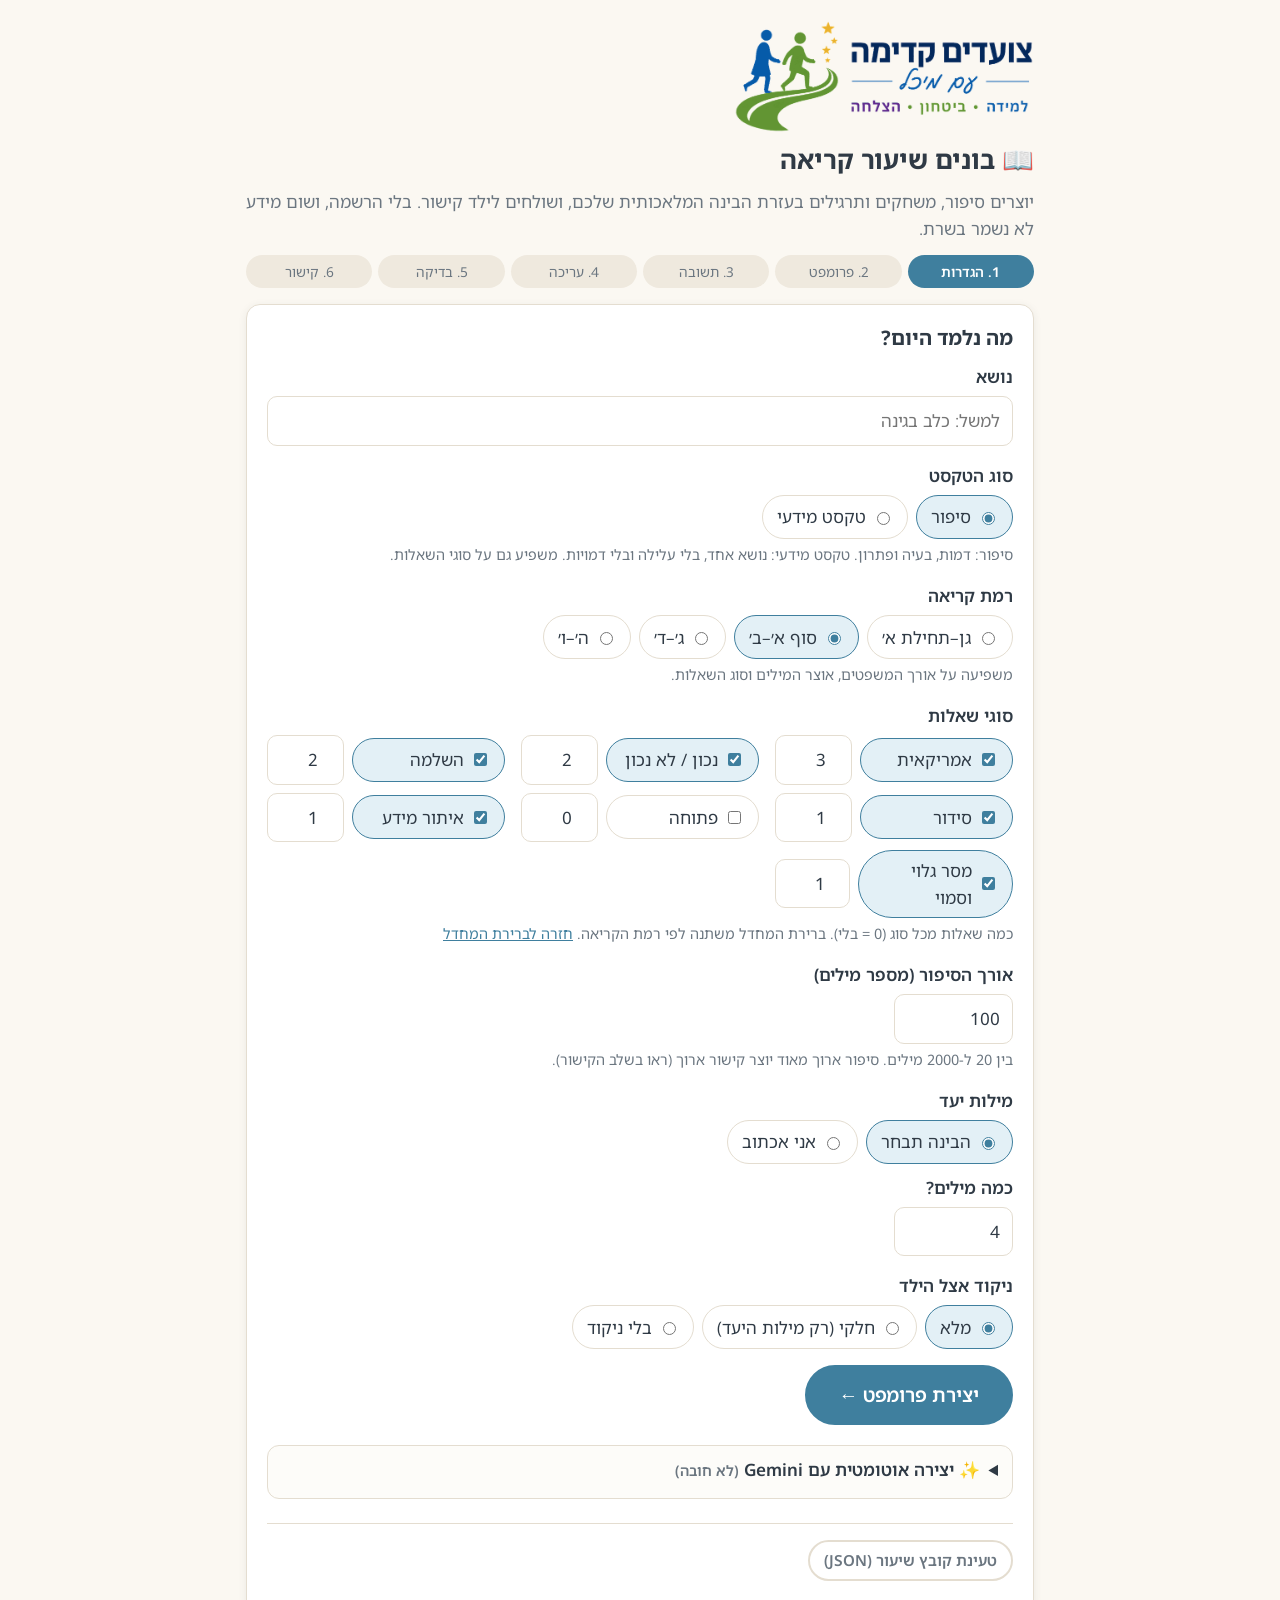
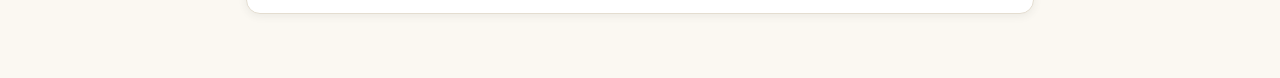
==== index.html @ a537be7b "Text quality: story or informational text, a writer's prompt, an editor's pass, code checks - Kind o" ====
<!doctype html>
<html lang="he" dir="rtl">
<head>
  <meta charset="utf-8">
  <meta name="viewport" content="width=device-width, initial-scale=1, viewport-fit=cover">
  <title>בונים שיעור קריאה</title>
  <link rel="icon" href="data:image/svg+xml,%3Csvg xmlns=%27http://www.w3.org/2000/svg%27 viewBox=%270 0 100 100%27%3E%3Ctext y=%27.9em%27 font-size=%2790%27%3E📖%3C/text%3E%3C/svg%3E">
  <link rel="preconnect" href="https://fonts.googleapis.com">
  <link rel="preconnect" href="https://fonts.gstatic.com" crossorigin>
  <link rel="stylesheet" href="https://fonts.googleapis.com/css2?family=Noto+Sans+Hebrew:wght@400;600;700&display=swap">
  <link rel="stylesheet" href="css/style.css?v=21">
</head>
<body>
  <div class="wrap" id="wrap">
    <header class="site-head">
      <img class="site-logo" src="assets/logo-web.png" width="720" height="271" alt="צועדים קדימה עם מיכל – למידה, ביטחון, הצלחה">
      <h1>📖 בונים שיעור קריאה</h1>
      <p class="muted">יוצרים סיפור, משחקים ותרגילים בעזרת הבינה המלאכותית שלכם, ושולחים לילד קישור. בלי הרשמה, ושום מידע לא נשמר בשרת.</p>
    </header>

    <ol class="steps" id="steps">
      <li data-step="1">1. הגדרות</li>
      <li data-step="2">2. פרומפט</li>
      <li data-step="3">3. תשובה</li>
      <li data-step="4">4. עריכה</li>
      <li data-step="5">5. בדיקה</li>
      <li data-step="6">6. קישור</li>
    </ol>

    <!-- Automatic flow with Gemini: stage list, filled by builder.js -->
    <section id="autoFlow" class="card auto-flow" hidden>
      <div class="row">
        <strong class="grow">✨ יצירה אוטומטית</strong>
        <button type="button" class="btn small quiet" id="autoFlowClose">הסתרה</button>
      </div>
      <ol class="auto-stages" id="autoStages" aria-live="polite"></ol>
      <div class="msgs" id="autoFlowMsgs"></div>
    </section>

    <!-- Step 1: settings -->
    <section id="step1" class="card" hidden>
      <h2>מה נלמד היום?</h2>
      <form id="settingsForm" novalidate>
        <div class="field">
          <label for="topic">נושא</label>
          <input type="text" id="topic" required placeholder="למשל: כלב בגינה">
        </div>

        <div class="field">
          <span class="label">סוג הטקסט</span>
          <div class="choices" id="genreChoices"></div>
          <div class="hint">סיפור: דמות, בעיה ופתרון. טקסט מידעי: נושא אחד, בלי עלילה ובלי דמויות. משפיע גם על סוגי השאלות.</div>
        </div>

        <div class="field">
          <span class="label">רמת קריאה</span>
          <div class="choices" id="levelChoices"></div>
          <div class="hint">משפיעה על אורך המשפטים, אוצר המילים וסוג השאלות.</div>
        </div>

        <div class="field">
          <span class="label">סוגי שאלות</span>
          <div class="ex-types" id="exTypes"></div>
          <div class="hint">כמה שאלות מכל סוג (0 = בלי). ברירת המחדל משתנה לפי רמת הקריאה.
            <button type="button" class="link-btn" id="exDefaults">חזרה לברירת המחדל</button></div>
        </div>

        <div class="field">
          <label for="length">אורך הסיפור (מספר מילים)</label>
          <input type="number" id="length" class="narrow" min="20" max="2000" step="10" value="100" inputmode="numeric">
          <div class="hint">בין 20 ל-2000 מילים. סיפור ארוך מאוד יוצר קישור ארוך (ראו בשלב הקישור).</div>
        </div>

        <div class="field">
          <span class="label">מילות יעד</span>
          <div class="choices">
            <label class="choice"><input type="radio" name="wordsMode" value="number" checked> הבינה תבחר</label>
            <label class="choice"><input type="radio" name="wordsMode" value="list"> אני אכתוב</label>
          </div>
          <div id="wordsNumberBox" class="field" style="margin-top:10px">
            <label for="wordCount">כמה מילים?</label>
            <input type="number" id="wordCount" class="narrow" min="2" max="10" value="4" inputmode="numeric">
          </div>
          <div id="wordsListBox" class="field" style="margin-top:10px" hidden>
            <label for="wordList">המילים (מופרדות בפסיק או בשורה חדשה)</label>
            <textarea id="wordList" rows="3" placeholder="כלב, גינה, כדור"></textarea>
            <div class="hint">בין 2 ל-10 מילים, בלי ניקוד. הניקוד יתווסף בהמשך בעזרת הנקדן של דיקטה.</div>
          </div>
        </div>

        <div class="field">
          <span class="label">ניקוד אצל הילד</span>
          <div class="choices">
            <label class="choice"><input type="radio" name="nikud" value="full" checked> מלא</label>
            <label class="choice"><input type="radio" name="nikud" value="partial"> חלקי (רק מילות היעד)</label>
            <label class="choice"><input type="radio" name="nikud" value="none"> בלי ניקוד</label>
          </div>
        </div>

        <div class="msgs" id="settingsMsgs"></div>

        <div class="row">
          <button type="button" class="btn primary big" id="autoCreate" hidden>✨ צור שיעור</button>
          <button type="submit" class="btn primary big" id="makePrompt">יצירת פרומפט ←</button>
        </div>
        <p class="muted small" id="autoCreateHint" style="margin-top:8px" hidden>
          "צור שיעור" כותב את השיעור עם Gemini, בודק אותו ומכין את הניקוד. "יצירת פרומפט" מתאים להעתקה לכל צ׳אט (גם ChatGPT).
        </p>
      </form>

      <details class="gemini-box" id="geminiBox">
        <summary>✨ יצירה אוטומטית עם Gemini <span class="muted small">(לא חובה)</span> <span class="tag" id="geminiState" hidden>מפתח שמור</span></summary>
        <p class="small">עם מפתח חינמי של Gemini, האתר כותב את השיעור ובודק אותו בעצמו, בלי להעתיק ולהדביק.
          <a href="gemini-setup.html" target="_blank" rel="noopener">איך מקבלים מפתח?</a></p>
        <div class="field">
          <label for="geminiKey">מפתח Gemini API</label>
          <input type="password" id="geminiKey" class="code-input" autocomplete="off" spellcheck="false" placeholder="הדביקו כאן את המפתח">
          <div class="hint">⚠️ המפתח נשמר רק בדפדפן הזה. אל תשמרו מפתח במחשב משותף (למשל בחדר המורים), ומחקו אותו כשמסיימים.</div>
        </div>
        <div class="row">
          <button type="button" class="btn small" id="checkKey">בדוק מפתח</button>
          <button type="button" class="btn small danger" id="deleteKey">מחק מפתח</button>
        </div>
        <div class="msgs" id="geminiMsgs"></div>
      </details>

      <hr style="border:none;border-top:1px solid var(--line);margin:24px 0 16px">
      <div class="row">
        <button type="button" class="btn small" id="resumeDraft" hidden>להמשיך לערוך את השיעור האחרון</button>
        <button type="button" class="btn small quiet" id="loadJsonBtn">טעינת קובץ שיעור (JSON)</button>
        <input type="file" id="loadJsonInput" accept=".json,application/json" hidden>
      </div>
      <div class="msgs" id="loadMsgs"></div>
    </section>

    <!-- Step 2: prompt -->
    <section id="step2" class="card" hidden>
      <h2>העתיקו את הפרומפט</h2>
      <p>הדביקו בצ׳אט של הבינה שלכם ושלחו.<br><span class="muted small">מתאים לכל צ׳אט: <bdi>ChatGPT</bdi>, <bdi>Gemini</bdi> ואחרים.</span></p>
      <div class="row" style="margin-bottom:12px">
        <button type="button" class="btn primary big" id="copyPrompt">📋 העתק</button>
      </div>
      <p class="muted small">העתיקו את התשובה בכפתור ההעתקה שמעל בלוק הקוד. אם הבינה יצרה קובץ, אפשר לטעון אותו בכפתור טעינת קובץ.</p>
      <details>
        <summary class="muted small" style="cursor:pointer;margin-bottom:8px">הצגת הפרומפט</summary>
        <pre class="prompt" id="promptText"></pre>
      </details>
      <div class="row" style="margin-top:16px">
        <button type="button" class="btn quiet" data-go="1">→ חזרה</button>
        <span class="grow"></span>
        <button type="button" class="btn primary" data-go="3">קיבלתי תשובה ←</button>
      </div>
    </section>

    <!-- Step 3: paste response -->
    <section id="step3" class="card" hidden>
      <h2>הדביקו את התשובה</h2>
      <p class="muted">העתיקו את כל התשובה של הבינה והדביקו כאן.</p>
      <div class="field">
        <textarea id="response" rows="10" class="code" placeholder="{ ... }"></textarea>
      </div>
      <div class="row" style="margin-bottom:12px">
        <span class="muted small">הבינה יצרה קובץ?</span>
        <button type="button" class="btn small quiet" id="responseFileBtn">📂 טעינת קובץ</button>
        <input type="file" id="responseFileInput" accept=".json,.txt,application/json,text/plain" hidden>
      </div>
      <div class="msgs" id="parseMsgs"></div>
      <div id="fixBox" hidden>
        <p><strong>אפשר לשלוח לבינה את ההודעה הזו כדי שתתקן:</strong></p>
        <pre class="prompt" id="fixText"></pre>
        <div class="row" style="margin-bottom:12px">
          <button type="button" class="btn" id="copyFix">📋 העתק הודעת תיקון</button>
        </div>
      </div>
      <div class="row">
        <button type="button" class="btn quiet" data-go="2">→ חזרה</button>
        <span class="grow"></span>
        <button type="button" class="btn" id="continueAnyway" hidden>להמשיך לעריכה בכל זאת ←</button>
        <button type="button" class="btn primary" id="parseBtn">בדיקה ←</button>
      </div>
    </section>

    <!-- Step 4: preview & edit -->
    <section id="step4" hidden>
      <div class="editor-grid">
        <div class="card" id="editorCol">
          <h2>עריכה</h2>
          <div id="editor"></div>
        </div>
        <div class="preview-col">
          <div class="card">
            <h2>כך הילד יראה</h2>
            <div class="msgs" id="checkMsgs"></div>
            <div class="preview" id="preview"></div>
            <div class="row" style="margin-top:16px">
              <button type="button" class="btn quiet" data-go="3">→ חזרה</button>
              <span class="grow"></span>
              <button type="button" class="btn primary big" id="makeLink">המשך לבדיקה ←</button>
            </div>
          </div>
        </div>
      </div>
    </section>

    <!-- Step 5: text review (optional) and nikud with Dicta (required unless "no nikud") -->
    <section id="step5" class="card" hidden>
      <div class="row">
        <h2 class="grow" style="margin:0" id="step5Title">בדיקה וניקוד</h2>
        <button type="button" class="btn small quiet" id="skipCheck">דילוג ליצירת קישור ←</button>
      </div>
      <p class="muted" style="margin-top:8px" id="step5Intro"></p>
      <div class="msgs" id="haserMsgs"></div>

      <div class="check-part">
        <h3>1. בדיקת טקסט: איות, דקדוק וניסוח <span class="muted small">(לא חובה)</span></h3>
        <p class="small">💡 מומלץ להשתמש בבינה אחרת, או לפחות בצ׳אט חדש, כדי לקבל עין רעננה.</p>
        <div class="row" style="margin-bottom:12px">
          <button type="button" class="btn" id="makeReviewPrompt">יצירת פרומפט ביקורת</button>
        </div>
        <div id="reviewPromptBox" hidden>
          <div class="row" style="margin-bottom:8px">
            <button type="button" class="btn primary" id="copyReviewPrompt">📋 העתק</button>
            <span class="muted small">הדביקו בצ׳אט ושלחו, ואז העתיקו את התשובה לכאן.</span>
          </div>
          <details>
            <summary class="muted small" style="cursor:pointer;margin-bottom:8px">הצגת הפרומפט</summary>
            <pre class="prompt" id="reviewPromptText"></pre>
          </details>
          <div class="field" style="margin-top:12px">
            <label for="reviewResponse">התשובה של הבינה</label>
            <textarea id="reviewResponse" rows="6" class="code" placeholder="[ ... ]"></textarea>
          </div>
          <div class="row" style="margin-bottom:12px">
            <button type="button" class="btn" id="parseReview">הצגת ההצעות</button>
          </div>
        </div>
        <div class="msgs" id="reviewMsgs"></div>
        <div id="reviewList"></div>
      </div>

      <div class="check-part" id="nikudPart">
        <h3>2. ניקוד בנקדן של דיקטה <span class="tag">חובה</span></h3>
        <p class="small">💡 כדאי לעשות קודם את בדיקת הטקסט: כל שינוי בטקסט אחרי הניקוד מחייב לנקד שוב.</p>
        <div class="auto-nikud">
          <div class="row">
            <button type="button" class="btn primary" id="autoNikud">✨ נקד אוטומטית בדיקטה</button>
            <a class="small" href="dicta-setup.html" target="_blank" rel="noopener">איך מתקינים? (פעם אחת)</a>
          </div>
          <p class="muted small" style="margin:8px 0 0">דיקטה תיפתח בחלון חדש, תנקד את הטקסט ותיסגר לבד. צריך להתקין פעם אחת תוסף קטן לדפדפן.</p>
          <div class="msgs" id="autoNikudMsgs"></div>
        </div>
        <p class="small" style="margin-top:12px"><strong>או ידנית:</strong></p>
        <ol class="small check-steps">
          <li>
            <button type="button" class="btn small" id="copyPlain">📋 העתק טקסט בלי ניקוד</button>
          </li>
          <li>
            פתחו את <a href="https://nakdan.dicta.org.il" target="_blank" rel="noopener">הנקדן של דיקטה</a>.
            בדיקטה, בגלגל השיניים, בחרו: <strong>סגנון מודרני, ניקוד בכתיב מלא</strong>.
            אחר כך הדביקו את הטקסט. הניקוד מופיע לבד אחרי רגע; העתיקו את התוצאה בכפתור ההעתקה של דיקטה.
          </li>
          <li>הדביקו כאן את הטקסט המנוקד. האתר יבדוק שהאותיות זהות ויוסיף את הניקוד לשיעור:</li>
        </ol>
        <div class="field">
          <textarea id="dictaText" rows="6" lang="he" placeholder="הטקסט המנוקד מדיקטה"></textarea>
        </div>
        <div class="row" style="margin-bottom:12px">
          <button type="button" class="btn primary" id="compareNikud">החלת הניקוד</button>
        </div>
        <div class="msgs" id="nikudMsgs"></div>
        <div class="msgs" id="secondMsgs"></div>
        <div id="nikudList"></div>
      </div>

      <div class="msgs" id="checkStepMsgs"></div>
      <div class="row" style="margin-top:16px">
        <button type="button" class="btn quiet" data-go="4">→ חזרה לעריכה</button>
        <span class="grow"></span>
        <button type="button" class="btn primary big" id="toLink">יצירת קישור ←</button>
      </div>
    </section>

    <!-- Step 6: link -->
    <section id="step6" class="card" hidden>
      <h2>🎉 הקישור מוכן</h2>
      <p>שלחו את הקישור לילד. השיעור כולו נמצא בתוך הקישור עצמו.</p>
      <div class="link-box" id="linkBox"></div>
      <p class="muted small" id="linkInfo"></p>
      <div class="row" style="margin-bottom:16px">
        <button type="button" class="btn primary" id="copyLink">📋 העתק קישור</button>
        <a class="btn" id="waLink" target="_blank" rel="noopener">💬 שלח בוואטסאפ</a>
        <a class="btn" id="openLink" target="_blank" rel="noopener">▶️ פתח לבדיקה</a>
      </div>
      <h3>דף עבודה להדפסה</h3>
      <p class="muted small">הסיפור והתרגילים על דף A4, לפי מצב הניקוד. סדר האפשרויות מעורבב, וקבוע לאותו שיעור.</p>
      <div class="row" style="margin-bottom:16px">
        <button type="button" class="btn" id="printBtn">🖨️ הדפסה</button>
        <label class="choice"><input type="checkbox" id="printAnswers"> לכלול דף תשובות</label>
      </div>
      <h3>גיבוי</h3>
      <p class="muted small">שמרו את קובץ השיעור כדי לערוך אותו שוב בעתיד (בעמוד הראשון: "טעינת קובץ שיעור").</p>
      <div class="row" style="margin-bottom:16px">
        <button type="button" class="btn" id="downloadJson">⬇️ הורדת קובץ שיעור</button>
      </div>
      <div class="row">
        <button type="button" class="btn quiet" data-go="5">→ חזרה</button>
        <span class="grow"></span>
        <button type="button" class="btn quiet" id="newLesson">שיעור חדש</button>
      </div>
    </section>
  </div>

  <!-- Filled by the print button; only the print stylesheet shows it. -->
  <div id="printArea"></div>

  <script src="js/lz-string.min.js?v=21"></script>
  <script src="js/hebrew.js?v=21"></script>
  <script src="js/util.js?v=21"></script>
  <script src="js/lesson.js?v=21"></script>
  <script src="js/render.js?v=21"></script>
  <script src="js/levels.js?v=21"></script>
  <script src="js/prompt.js?v=21"></script>
  <script src="js/review.js?v=21"></script>
  <script src="js/print.js?v=21"></script>
  <script src="js/dicta.js?v=21"></script>
  <script src="js/gemini.js?v=21"></script>
  <script src="js/builder.js?v=21"></script>
</body>
</html>
---- css/style.css ----
/* ---------- Base ---------- */
:root {
  --bg: #fbf8f2;
  --card: #ffffff;
  --ink: #2f3a45;
  --muted: #6b7680;
  --line: #e4ddd0;
  --primary: #3f7f9e;
  --primary-ink: #ffffff;
  --primary-soft: #e3f0f6;
  --good: #5a9e6f;
  --good-soft: #e5f3e9;
  --warn: #b7791f;
  --warn-soft: #fdf3e1;
  --orange: #e8590c;
  --bad: #b04a4a;
  --bad-soft: #fbeaea;
  --highlight: #fff0a3;
  --current: #cfe8f7;   /* paced reading: the current word (target words use --highlight) */
  --radius: 14px;
  --shadow: 0 2px 8px rgba(47, 58, 69, 0.08);
  --font: 'Noto Sans Hebrew', 'Arial Hebrew', 'Segoe UI', Arial, sans-serif;
}

* { box-sizing: border-box; }

html { -webkit-text-size-adjust: 100%; }

body {
  margin: 0;
  background: var(--bg);
  color: var(--ink);
  font-family: var(--font);
  font-size: 17px;
  line-height: 1.6;
}

button, input, textarea, select { font: inherit; color: inherit; }

[hidden] { display: none !important; }

.wrap {
  max-width: 820px;
  margin: 0 auto;
  padding: 16px 16px 48px;
}

h1, h2, h3 { line-height: 1.3; margin: 0 0 12px; }

/* Logo (assets/logo-web.png: trimmed, transparent, 720 × 271) */
.site-head .site-logo { display: block; width: min(300px, 72vw); height: auto; margin: 4px 0 10px; }
.finish-logo { display: block; width: min(160px, 45vw); height: auto; margin: 28px auto 0; opacity: 0.95; }
h1 { font-size: 1.6rem; }
h2 { font-size: 1.25rem; }
h3 { font-size: 1.05rem; }
p { margin: 0 0 12px; }

.muted { color: var(--muted); }
.small { font-size: 0.9rem; }

/* ---------- Buttons ---------- */
.btn {
  display: inline-flex;
  align-items: center;
  justify-content: center;
  gap: 8px;
  min-height: 48px;
  padding: 10px 20px;
  border: 2px solid var(--primary);
  border-radius: 999px;
  background: var(--card);
  color: var(--primary);
  font-weight: 600;
  cursor: pointer;
  text-decoration: none;
  touch-action: manipulation;
  -webkit-tap-highlight-color: transparent;
}
.btn:hover { background: var(--primary-soft); }
.btn:focus-visible { outline: 3px solid var(--highlight); outline-offset: 2px; }
.btn.primary { background: var(--primary); color: var(--primary-ink); }
.btn.primary:hover { filter: brightness(1.08); }
.btn.big { min-height: 60px; font-size: 1.2rem; padding: 12px 32px; }
.btn.small { min-height: 40px; padding: 6px 14px; font-size: 0.95rem; }
.btn.quiet { border-color: var(--line); color: var(--muted); }
.btn.danger { border-color: var(--bad-soft); color: var(--bad); }
.btn:disabled { opacity: 0.45; cursor: default; }

.row { display: flex; flex-wrap: wrap; gap: 10px; align-items: center; }
.row.end { justify-content: flex-end; }
.row.center { justify-content: center; }
.grow { flex: 1 1 auto; }

/* ---------- Cards / forms (teacher) ---------- */
.card {
  background: var(--card);
  border: 1px solid var(--line);
  border-radius: var(--radius);
  box-shadow: var(--shadow);
  padding: 20px;
  margin-bottom: 16px;
}

.field { margin-bottom: 16px; }
.field > label, .field > .label { display: block; font-weight: 600; margin-bottom: 6px; }
.field .hint { font-size: 0.9rem; color: var(--muted); margin-top: 4px; }

input[type="text"], input[type="number"], textarea, select {
  width: 100%;
  min-height: 48px;
  padding: 10px 12px;
  border: 1.5px solid var(--line);
  border-radius: 10px;
  background: #fff;
}
input:focus, textarea:focus, select:focus { outline: none; border-color: var(--primary); box-shadow: 0 0 0 3px var(--primary-soft); }
textarea { resize: vertical; line-height: 1.7; }
textarea.code { font-family: Consolas, 'Courier New', monospace; font-size: 0.9rem; direction: ltr; text-align: left; }
input.narrow { width: 7em; }

.choices { display: flex; flex-wrap: wrap; gap: 8px; }
.choice {
  display: inline-flex;
  align-items: center;
  gap: 6px;
  min-height: 44px;
  padding: 6px 14px;
  border: 1.5px solid var(--line);
  border-radius: 999px;
  cursor: pointer;
  background: #fff;
}
.choice:has(input:checked) { border-color: var(--primary); background: var(--primary-soft); }
.choice input { accent-color: var(--primary); }

/* Question types (settings) */
.ex-types { display: grid; grid-template-columns: repeat(auto-fill, minmax(230px, 1fr)); gap: 8px 16px; }
.ex-type { display: flex; align-items: center; justify-content: space-between; gap: 8px; }
.ex-type .choice { flex: 1 1 auto; }
.ex-type input[type="number"] { width: 4.5em; text-align: center; }
.link-btn { border: none; background: none; padding: 0; color: var(--primary); text-decoration: underline; cursor: pointer; font-size: inherit; }

/* Steps header */
.steps {
  display: flex;
  gap: 6px;
  margin: 0 0 16px;
  padding: 0;
  list-style: none;
  overflow-x: auto;
}
.steps li {
  flex: 1 1 0;
  text-align: center;
  font-size: 0.85rem;
  padding: 6px 4px;
  border-radius: 999px;
  background: #efe9de;
  color: var(--muted);
  white-space: nowrap;
}
@media (max-width: 420px) { .steps li { font-size: 0.75rem; } }
.steps li.active { background: var(--primary); color: #fff; font-weight: 600; }
.steps li.done { background: var(--primary-soft); color: var(--primary); }

/* Messages */
.msgs { margin: 12px 0; }
.msg {
  border-radius: 10px;
  padding: 10px 14px;
  margin-bottom: 8px;
}
.msg ul { margin: 4px 0 0; padding-inline-start: 20px; }
.msg.error { background: var(--bad-soft); color: #7d2f2f; }
.msg.warn { background: var(--warn-soft); color: #7a5212; }
.msg.ok { background: var(--good-soft); color: #2f6440; }
.msg.info { background: var(--primary-soft); color: #2a5870; }

.toast {
  position: fixed;
  bottom: calc(20px + env(safe-area-inset-bottom, 0px));
  left: 50%;
  transform: translateX(-50%);
  background: var(--ink);
  color: #fff;
  padding: 10px 20px;
  border-radius: 16px;
  width: max-content;
  max-width: calc(100vw - 32px);
  text-align: center;
  z-index: 100;
  box-shadow: var(--shadow);
}

pre.prompt {
  white-space: pre-wrap;
  word-break: break-word;
  background: #f6f2ea;
  border: 1px solid var(--line);
  border-radius: 10px;
  padding: 14px;
  max-height: 320px;
  overflow: auto;
  font-family: var(--font);
  font-size: 0.95rem;
  margin: 0 0 12px;
}

.link-box {
  direction: ltr;
  text-align: left;
  word-break: break-all;
  font-size: 0.8rem;
  background: #f6f2ea;
  border-radius: 10px;
  padding: 10px;
  max-height: 120px;
  overflow: auto;
  margin-bottom: 12px;
}

/* Editor */
.editor-grid { display: grid; gap: 16px; }
@media (min-width: 900px) {
  .wrap.wide { max-width: 1240px; }
  .editor-grid { grid-template-columns: 1fr 1fr; align-items: start; }
  .editor-grid .preview-col { position: sticky; top: 12px; max-height: calc(100vh - 24px); overflow: auto; }
}
.tw-row { display: grid; grid-template-columns: 1fr 5.5em auto; gap: 8px; margin-bottom: 8px; align-items: center; }
.tw-row input.emoji { text-align: center; font-size: 1.3rem; }
.ex-item { border: 1px solid var(--line); border-radius: 12px; padding: 14px; margin-bottom: 12px; background: #fdfcf9; }
.ex-item h3 { display: flex; justify-content: space-between; align-items: center; gap: 8px; }
.opt-row { display: grid; grid-template-columns: auto 1fr auto; gap: 8px; align-items: center; margin-bottom: 6px; }
.opt-row input[type="radio"] { width: 22px; height: 22px; accent-color: var(--good); }
.icon-btn {
  min-width: 40px;
  min-height: 40px;
  border: 1px solid var(--line);
  background: #fff;
  border-radius: 10px;
  cursor: pointer;
  color: var(--muted);
}
.icon-btn:hover { background: var(--bad-soft); color: var(--bad); }

.preview {
  background: var(--bg);
  border: 2px dashed var(--line);
  border-radius: var(--radius);
  padding: 16px;
}
.preview .story { font-size: 24px; }
.preview .ex-preview { background: #fff; border-radius: 10px; padding: 10px 14px; margin-bottom: 8px; }
.preview .ex-preview ol { margin: 4px 0; padding-inline-start: 22px; }
.preview .correct { color: var(--good); font-weight: 700; }
.preview .bad { color: var(--bad); font-weight: 600; }
.preview .ex-preview .sample { margin: 4px 0; }
.preview .ex-preview .part { margin: 6px 0 0; padding-inline-start: 10px; border-inline-start: 3px solid var(--line); }
.ex-item .part-edit { border-top: 1px dashed var(--line); padding-top: 10px; margin-top: 10px; }
.ex-item .part-edit h4 { margin: 0 0 6px; }
.field .hint.bad { color: var(--bad); }
.ex-item select { margin-top: 6px; }

/* ---------- Story text (shared) ---------- */
.story { line-height: 2; }
.story p { margin: 0 0 0.6em; }
.story .word.target { background: var(--highlight); border-radius: 6px; padding: 0 3px; box-decoration-break: clone; -webkit-box-decoration-break: clone; }
.story .word.tappable { cursor: pointer; }
.story .word.tappable:active { background: var(--primary-soft); }
.target-chips { display: flex; flex-wrap: wrap; gap: 8px; margin-bottom: 12px; }
.chip { background: var(--highlight); border-radius: 999px; padding: 2px 12px; font-size: 1.1rem; }

/* ---------- Child player ---------- */
body.play { font-size: 20px; }
body.play .wrap { max-width: 900px; padding-top: 0; }

.topbar {
  position: sticky;
  top: 0;
  z-index: 10;
  background: var(--bg);
  padding: calc(10px + env(safe-area-inset-top, 0px)) 0 10px;
}
.topbar { display: flex; align-items: center; gap: 10px; }
.topbar .progress { flex: 1 1 auto; }
.mute-btn {
  flex: 0 0 auto;
  width: 44px; height: 44px;
  border: 2px solid var(--line); border-radius: 50%;
  background: var(--card); font-size: 1.3rem; line-height: 1;
  cursor: pointer; touch-action: manipulation;
}
.mute-btn[aria-pressed="true"] { border-color: var(--muted); background: #efe9de; }
.progress { height: 14px; background: #ebe4d6; border-radius: 999px; overflow: hidden; }
.progress > div { height: 100%; width: 0; background: var(--good); border-radius: 999px; transition: width 0.5s ease; }

.stage { text-align: center; padding: 8px 0 24px; }
.stage h1 { font-size: 1.7rem; margin: 12px 0; }
.stage .lead { color: var(--muted); margin-bottom: 18px; }
.stage-actions { margin-top: 24px; display: flex; flex-wrap: wrap; justify-content: center; gap: 12px; }

/* Bottom navigation (הקודם / הבא), fixed to the bottom of the screen. Its height is fixed (--nav-h)
   so the paced-reading bar can sit right above it and the page can leave room for it. */
body.play { --nav-h: calc(84px + env(safe-area-inset-bottom, 0px)); }
body.play.has-nav .wrap { padding-bottom: calc(var(--nav-h) + 24px); }
.nav-bar {
  position: fixed;
  inset-inline: 0;
  bottom: 0;
  z-index: 20;
  height: var(--nav-h);
  padding: 10px 16px calc(10px + env(safe-area-inset-bottom, 0px));
  background: var(--bg);
  border-top: 1px solid var(--line);
  box-shadow: 0 -2px 8px rgba(47, 58, 69, 0.06);
}
.nav-inner { max-width: 900px; height: 100%; margin: 0 auto; display: flex; justify-content: space-between; gap: 12px; }
.nav-bar .nav-btn { height: 100%; min-height: 0; min-width: 180px; white-space: nowrap; }
@media (max-width: 480px) {
  .nav-bar .nav-btn { flex: 1 1 0; min-width: 0; padding: 8px 12px; }
}

.feedback { min-height: 1.8em; font-size: 1.2rem; margin: 12px 0; color: var(--muted); }
.feedback.good { color: var(--good); font-weight: 700; }

/* Memory */
.memory {
  display: grid;
  grid-template-columns: repeat(4, 1fr);
  gap: 8px;
  max-width: 560px;
  margin: 0 auto;
}
.mcard {
  aspect-ratio: 1 / 1;
  min-height: 72px;
  border: none;
  border-radius: 14px;
  background: var(--primary);
  color: #fff;
  font-size: 2rem;
  cursor: pointer;
  box-shadow: var(--shadow);
  transition: transform 0.25s, background 0.25s;
  padding: 4px;
  touch-action: manipulation;
}
.mcard .face { display: none; }
.mcard.open, .mcard.matched { background: #fff; color: var(--ink); transform: rotateY(0); }
.mcard.open .face, .mcard.matched .face { display: block; }
.mcard.open .back, .mcard.matched .back { display: none; }
.mcard.word { font-size: 1.35rem; }
.mcard.matched { background: var(--good-soft); box-shadow: 0 0 0 3px var(--good) inset; cursor: default; }
.mcard .back { font-size: 1.6rem; opacity: 0.8; }

/* Build word */
.big-emoji { font-size: 4rem; line-height: 1.2; }
.slots { display: flex; justify-content: center; gap: 8px; flex-wrap: wrap; margin: 16px 0; direction: rtl; }
.slot {
  min-width: 56px;
  height: 68px;
  border-bottom: 4px solid var(--line);
  font-size: 2.4rem;
  display: flex;
  align-items: center;
  justify-content: center;
}
.slot.filled { border-color: var(--good); }
.tiles { display: flex; justify-content: center; gap: 10px; flex-wrap: wrap; }
.tile {
  min-width: 64px;
  min-height: 64px;
  font-size: 2.2rem;
  border: 2px solid var(--line);
  border-radius: 14px;
  background: #fff;
  cursor: pointer;
  box-shadow: var(--shadow);
  touch-action: manipulation;
}
.tile.used { visibility: hidden; }
.tile.hint { border-color: var(--good); box-shadow: 0 0 0 4px var(--good-soft); }

/* Choice buttons (listen game, exercises) */
.options { display: grid; gap: 12px; max-width: 560px; margin: 0 auto; }
.option {
  min-height: 60px;
  padding: 12px 18px;
  border: 2px solid var(--line);
  border-radius: 16px;
  background: #fff;
  font-size: 1.35rem;
  cursor: pointer;
  box-shadow: var(--shadow);
  touch-action: manipulation;
}
.option:hover { border-color: var(--primary); }
.option.right { border-color: var(--good); background: var(--good-soft); }
.option.tried { opacity: 0.45; }
.options.two { grid-template-columns: 1fr 1fr; }

.wiggle { animation: wiggle 0.4s; }
@keyframes wiggle {
  0%, 100% { transform: translateX(0); }
  25% { transform: translateX(-6px); }
  75% { transform: translateX(6px); }
}
.pop { animation: pop 0.35s; }
@keyframes pop {
  0% { transform: scale(1); }
  50% { transform: scale(1.08); }
  100% { transform: scale(1); }
}
@media (prefers-reduced-motion: reduce) {
  .wiggle, .pop { animation: none; }
  .progress > div, .mcard { transition: none; }
}

.speak-btn { font-size: 2.2rem; min-width: 88px; min-height: 88px; border-radius: 50%; }

/* Reading */
.reader { text-align: right; background: #fff; border-radius: var(--radius); padding: 20px; box-shadow: var(--shadow); }
.reader .story { font-size: var(--story-size, 30px); }
.size-ctrl { display: flex; justify-content: center; gap: 10px; margin-bottom: 12px; }
.size-ctrl .btn { min-width: 56px; }

/* Paced reading. Marks never change layout: background/box-shadow and visibility only. */
.read-ctrl { margin-bottom: 12px; }
.read-modes, .pace-btns { display: flex; flex-wrap: wrap; justify-content: center; gap: 8px; margin-bottom: 10px; }
.read-modes .btn[aria-pressed="true"], .pace-btns .btn[aria-pressed="true"] { background: var(--primary); color: var(--primary-ink); }
.pace-btns .btn { font-size: 2rem; min-width: 76px; min-height: 64px; padding: 4px 16px; }
.pace-range { display: flex; flex-wrap: wrap; align-items: center; justify-content: center; gap: 12px; }
.pace-range input[type="range"] { width: min(320px, 100%); height: 32px; accent-color: var(--primary); }
.pace-label { color: var(--muted); min-width: 8em; }
.read-bar {
  position: sticky;
  bottom: 0;
  z-index: 5;
  display: flex;
  flex-wrap: wrap;
  justify-content: center;
  gap: 10px;
  margin-top: 12px;
  padding: 10px 0 calc(10px + env(safe-area-inset-bottom, 0px));
  background: var(--bg);
}
/* Above the bottom navigation, which already covers the safe area. */
body.play.has-nav .read-bar { bottom: var(--nav-h); padding-bottom: 10px; }
.read-bar .btn[data-act="play"] { min-width: 130px; }
@media (max-width: 480px) {
  .read-bar { gap: 6px; }
  .read-bar .btn { padding: 8px 12px; font-size: 0.95rem; }
  .read-bar .btn[data-act="play"] { min-width: 96px; }
}
.story .unit.current { background: var(--current); box-shadow: 0 0 0 2px var(--primary); border-radius: 6px; }
.story .unit.current .word.target { background: transparent; } /* the current mark wins over the target highlight */
.story .unit.gone { visibility: hidden; }
.read-end { margin-top: 16px; }

/* Exercises */
.question { font-size: 1.5rem; margin: 12px 0 20px; line-height: 1.7; }
.blank {
  display: inline-block;
  min-width: 3.5em;
  border-bottom: 3px solid var(--primary);
  margin: 0 4px;
}
.blank.filled { border-color: var(--good); color: var(--good); font-weight: 700; }
.order-list { display: grid; gap: 10px; max-width: 640px; margin: 0 auto 16px; min-height: 60px; }
.order-list.answer { border: 2px dashed var(--line); border-radius: 16px; padding: 10px; }
.order-item {
  display: flex;
  align-items: center;
  gap: 10px;
  text-align: right;
  min-height: 56px;
  padding: 10px 14px;
  border: 2px solid var(--line);
  border-radius: 14px;
  background: #fff;
  font-size: 1.2rem;
  cursor: pointer;
  box-shadow: var(--shadow);
  touch-action: manipulation;
}
.order-item .num {
  flex: 0 0 auto;
  width: 34px; height: 34px;
  border-radius: 50%;
  background: var(--primary-soft);
  color: var(--primary);
  display: flex; align-items: center; justify-content: center;
  font-weight: 700;
}
.order-item.locked { border-color: var(--good); background: var(--good-soft); cursor: default; }

/* Open question */
textarea.open-answer { display: block; max-width: 640px; margin: 0 auto; font-size: 1.2rem; line-height: 1.7; min-height: 110px; }
.sample-answer { max-width: 640px; margin: 16px auto 0; padding: 12px 16px; text-align: right; border-radius: 14px;
  background: var(--good-soft); border: 2px solid var(--good); font-size: 1.25rem; line-height: 1.7; }
.sample-answer .sample-label { font-size: 0.95rem; font-weight: 700; color: #2f6440; }

/* Locate: the story with clickable sentences */
.locate-story { margin-top: 8px; }
.locate-story .story { font-size: var(--story-size, 26px); }
.locate-story .sent { cursor: pointer; border-radius: 8px; padding: 2px 0; box-decoration-break: clone;
  -webkit-box-decoration-break: clone; transition: background 0.2s; touch-action: manipulation; }
.locate-story .sent:hover, .locate-story .sent:focus-visible { background: var(--primary-soft); outline: none; }
.locate-story .sent.tried { background: var(--bad-soft); opacity: 0.6; cursor: default; }
.locate-story .sent.right { background: var(--good-soft); box-shadow: 0 0 0 2px var(--good); }
.locate-story .sent.right .word.target { background: transparent; }

/* Message: visible and hidden parts */
.message-part { max-width: 680px; margin: 0 auto 20px; padding: 12px 0 0; }
.message-part + .message-part { border-top: 2px dashed var(--line); padding-top: 18px; }
.message-part .part-title { display: inline-block; padding: 2px 14px; border-radius: 999px; background: var(--primary-soft);
  color: var(--primary); font-weight: 700; font-size: 1.05rem; }
.message-part .question { margin-top: 8px; }

/* Finish */
.stars { font-size: 3.5rem; letter-spacing: 8px; margin: 12px 0; }
.celebrate { font-size: 5rem; }

/* Story overlay (hint) */
.overlay {
  position: fixed;
  inset: 0;
  background: rgba(47, 58, 69, 0.45);
  z-index: 50;
  display: flex;
  align-items: flex-end;
  justify-content: center;
}
.overlay .sheet {
  background: var(--bg);
  width: 100%;
  max-width: 900px;
  max-height: 85vh;
  overflow: auto;
  border-radius: 20px 20px 0 0;
  padding: 16px 16px calc(16px + env(safe-area-inset-bottom, 0px));
}

.center-msg { text-align: center; padding: 48px 16px; }

/* Teacher preview: Hebrew word with no nikud in full-nikud mode */
.no-nikud,
.story .word.no-nikud {
  background: var(--bad-soft);
  box-shadow: inset 0 -3px 0 var(--bad);
  border-radius: 4px;
  padding: 0 2px;
}

/* Teacher preview: Dicta and Gemini vocalized this word differently (second opinion) */
.nikud-check,
.story .word.nikud-check {
  text-decoration: underline;
  text-decoration-color: var(--orange);
  text-decoration-thickness: 3px;
  text-underline-offset: 5px;
  text-decoration-skip-ink: none;
  cursor: pointer;
}
.nikud-check:focus-visible { outline: 2px solid var(--orange); outline-offset: 2px; border-radius: 4px; }
.linkish { background: none; border: 0; padding: 0; color: var(--primary); text-decoration: underline; cursor: pointer; font: inherit; }
.big-emoji .emoji-word { font-size: 1.4rem; letter-spacing: 0; }
.second-bar { display: flex; flex-wrap: wrap; align-items: center; gap: 8px; }
.second-bar strong { margin-inline-end: auto; }
.second-status { margin: 10px 0; }
.nikud-dialog {
  border: 1px solid var(--line); border-radius: 14px; padding: 18px;
  width: min(440px, calc(100vw - 32px)); background: #fff; color: inherit;
}
.nikud-dialog::backdrop { background: rgba(30, 30, 30, 0.35); }
.nikud-dialog .nikud-input { font-size: 1.4rem; flex: 1; min-width: 0; }

/* ---------- Check step (teacher) ---------- */
.check-part { border-top: 1px solid var(--line); padding-top: 16px; margin-top: 16px; }
.check-steps { padding-inline-start: 22px; margin: 0 0 12px; }
.check-steps li { margin-bottom: 8px; }
.auto-nikud { background: var(--primary-soft); border-radius: 12px; padding: 12px 14px; margin-bottom: 8px; }
.auto-nikud .msgs { margin-bottom: 0; }
.msg a { color: inherit; font-weight: 600; }

/* Gemini: key box (step 1) and the automatic flow's stage list */
.gemini-box { margin-top: 20px; border: 1px solid var(--line); border-radius: 12px; padding: 10px 14px; background: #fdfcf9; }
.gemini-box > summary { cursor: pointer; font-weight: 600; min-height: 32px; }
.gemini-box[open] > summary { margin-bottom: 8px; }
input.code-input { direction: ltr; text-align: left; font-family: Consolas, 'Courier New', monospace; font-size: 0.9rem; }
.auto-flow { border-color: var(--primary); }
.auto-stages { list-style: none; margin: 10px 0 0; padding: 0; display: grid; gap: 6px; }
.auto-stages li { display: flex; gap: 10px; align-items: center; color: var(--muted); }
.auto-stages .icon { width: 1.6em; text-align: center; flex: 0 0 auto; }
.auto-stages li.active { color: var(--ink); font-weight: 600; }
.auto-stages li.active .icon { animation: pulse 1.2s ease-in-out infinite; }
.auto-stages li.done { color: var(--good); }
.auto-stages li.fail { color: var(--bad); font-weight: 600; }
.auto-stages li.wait { color: #7a5212; font-weight: 600; }
.auto-stages li.skip { opacity: 0.6; }
@keyframes pulse { 50% { opacity: 0.35; } }
@media (prefers-reduced-motion: reduce) { .auto-stages li.active .icon { animation: none; } }

/* Dicta bridge setup page */
.setup-steps { padding-inline-start: 0; list-style: none; counter-reset: step; }
.setup-steps > li { counter-increment: step; position: relative; padding-inline-start: 52px; margin-bottom: 22px; }
.setup-steps > li::before {
  content: counter(step);
  position: absolute; inset-inline-start: 0; top: 0;
  width: 36px; height: 36px; border-radius: 50%;
  background: var(--primary); color: #fff; font-weight: 700;
  display: flex; align-items: center; justify-content: center;
}
.setup-steps h3 { margin: 4px 0 8px; }
.setup-steps ol, .setup-steps ul { padding-inline-start: 22px; margin: 6px 0; }
.setup-steps li li { margin-bottom: 4px; }
code.addr { direction: ltr; unicode-bidi: isolate; background: #f6f2ea; border-radius: 6px; padding: 1px 6px; font-size: 0.9em; }

.review-item { border: 1px solid var(--line); border-radius: 12px; padding: 12px 14px; margin-bottom: 10px; background: #fdfcf9; }
.review-item.accepted { border-color: var(--good); background: var(--good-soft); }
.review-item.rejected { opacity: 0.55; }
.review-head { display: flex; justify-content: space-between; gap: 8px; margin-bottom: 6px; }
.review-status { font-weight: 600; color: var(--muted); }
.review-item.accepted .review-status { color: var(--good); }
.review-diff { font-size: 1.15rem; line-height: 1.9; margin-bottom: 4px; }
.review-diff del { color: var(--bad); background: var(--bad-soft); text-decoration-thickness: 1px; border-radius: 4px; padding: 0 3px; }
.review-diff ins { color: #2f6440; background: var(--good-soft); text-decoration: none; border-radius: 4px; padding: 0 3px; }

.nikud-row { border: 1px solid var(--line); border-radius: 12px; padding: 10px 14px; margin-bottom: 8px; background: #fdfcf9; }
.nikud-context { margin-bottom: 8px; }
.nikud-context mark { background: var(--highlight); border-radius: 4px; padding: 0 3px; }
.pick {
  display: inline-flex; flex-direction: column; align-items: center;
  min-width: 110px; min-height: 56px; padding: 6px 16px;
  border: 2px solid var(--line); border-radius: 12px; background: #fff; cursor: pointer;
}
.pick .pick-label { font-size: 0.8rem; color: var(--muted); }
.pick .pick-word { font-size: 1.5rem; line-height: 1.5; }
.pick.selected { border-color: var(--good); background: var(--good-soft); }
.pick.selected .pick-label::after { content: ' ✓'; color: var(--good); }
.tag {
  display: inline-block;
  margin-inline-start: 8px;
  padding: 0 10px;
  border-radius: 999px;
  background: var(--warn-soft);
  color: #7a5212;
  font-size: 0.8rem;
  font-weight: 600;
  vertical-align: middle;
}
/* Review cards: errors red, wording suggestions gray */
.review-item.error { border-color: #e7b7b7; background: #fdf3f3; }
.review-item.style { border-color: #d9d9d9; background: #f5f5f4; }
.review-item .kind {
  display: inline-block;
  margin-inline-start: 8px;
  padding: 0 10px;
  border-radius: 999px;
  font-size: 0.8rem;
  font-weight: 600;
  vertical-align: middle;
}
.review-item.error .kind { background: var(--bad-soft); color: var(--bad); }
.review-item.style .kind { background: #e7e5e2; color: #55595e; }
.review-item.accepted { border-color: var(--good); background: var(--good-soft); }
.fix-note { color: #2a5870; margin: 0 0 8px; }

/* ---------- Printable worksheet (index.html #printArea, filled by js/print.js) ---------- */
#printArea { display: none; }
@media print {
  @page { size: A4; margin: 14mm 14mm 16mm; }
  html, body { background: #fff; }
  body > :not(#printArea) { display: none !important; }
  #printArea { display: block; }
}
/* Marks are borders, not backgrounds: browsers skip backgrounds when printing by default. */
.print-sheet { color: #000; font-family: var(--font); font-size: 16pt; line-height: 1.6; text-align: right; }
.print-sheet .p-logo { display: block; width: 48mm; height: auto; margin: 0 auto 4mm; }
.print-sheet .p-head { display: flex; justify-content: space-between; gap: 12mm; margin-bottom: 6mm; }
.print-sheet .p-fill { display: inline-block; width: 60mm; border-bottom: 1.5px solid #000; }
.print-sheet .p-fill.short { width: 35mm; }
.print-sheet .p-title { font-size: 24pt; text-align: center; margin: 0 0 4mm; }
.print-sheet .p-targets { display: flex; flex-wrap: wrap; justify-content: center; gap: 4mm 8mm; margin-bottom: 6mm; font-size: 18pt; }
.print-sheet .p-target { border: 1.5px solid #000; border-radius: 999px; padding: 0 4mm; }
.print-sheet .p-story { font-size: 18pt; line-height: 2; margin-bottom: 8mm; }
.print-sheet .p-story p { margin: 0 0 3mm; }
.print-sheet .p-story .word.target { background: none; padding: 0; font-weight: 700; text-decoration: underline; text-underline-offset: 0.25em; }
.print-sheet .p-section { font-size: 18pt; margin: 6mm 0 4mm; break-after: avoid; page-break-after: avoid; }
.print-sheet .p-q { break-inside: avoid; page-break-inside: avoid; margin-bottom: 7mm; }
.print-sheet .p-instr { font-size: 12pt; color: #333; }
.print-sheet .p-num { font-weight: 700; }
.print-sheet .p-options, .print-sheet .p-order { list-style: none; margin: 2mm 0 0; padding: 0 6mm 0 0; }
.print-sheet .p-options li, .print-sheet .p-order li { margin: 2mm 0; }
.print-sheet .p-mark { display: inline-block; vertical-align: middle; border: 2px solid #000; margin-inline-end: 3mm; }
.print-sheet .p-circle { width: 5mm; height: 5mm; border-radius: 50%; }
.print-sheet .p-square { width: 5mm; height: 5mm; }
.print-sheet .p-box { width: 9mm; height: 8mm; }
.print-sheet .p-tf { display: flex; gap: 14mm; margin-top: 2mm; padding-inline-start: 6mm; }
.print-sheet .p-line { display: inline-block; width: 30mm; border-bottom: 2px solid #000; margin: 0 0.5mm; }
.print-sheet .p-bank { display: inline-flex; flex-wrap: wrap; gap: 3mm 8mm; margin-top: 2mm; padding: 1.5mm 5mm; border: 2px dashed #000; border-radius: 3mm; }
.print-sheet .p-write { display: block; margin: 3mm 6mm 0 0; }
.print-sheet .p-wline { display: block; height: 10mm; border-bottom: 1.5px solid #000; }
.print-sheet .p-part { margin: 3mm 0 0; padding-inline-start: 6mm; }
.print-sheet .p-part-title { font-weight: 700; text-decoration: underline; text-underline-offset: 0.2em; }
.print-sheet .p-part-key { list-style: none; margin: 1mm 0 0; padding: 0; }
.print-sheet .p-answers { break-before: page; page-break-before: always; font-size: 14pt; }
.print-sheet .p-answers li { margin: 2mm 0; }
.print-sheet .p-order-key { list-style: none; margin: 1mm 0 0; padding: 0; }
.print-sheet .p-key { display: inline-block; min-width: 7mm; padding: 0 1.5mm; margin-inline-end: 3mm; border: 1.5px solid #000; text-align: center; font-weight: 700; }
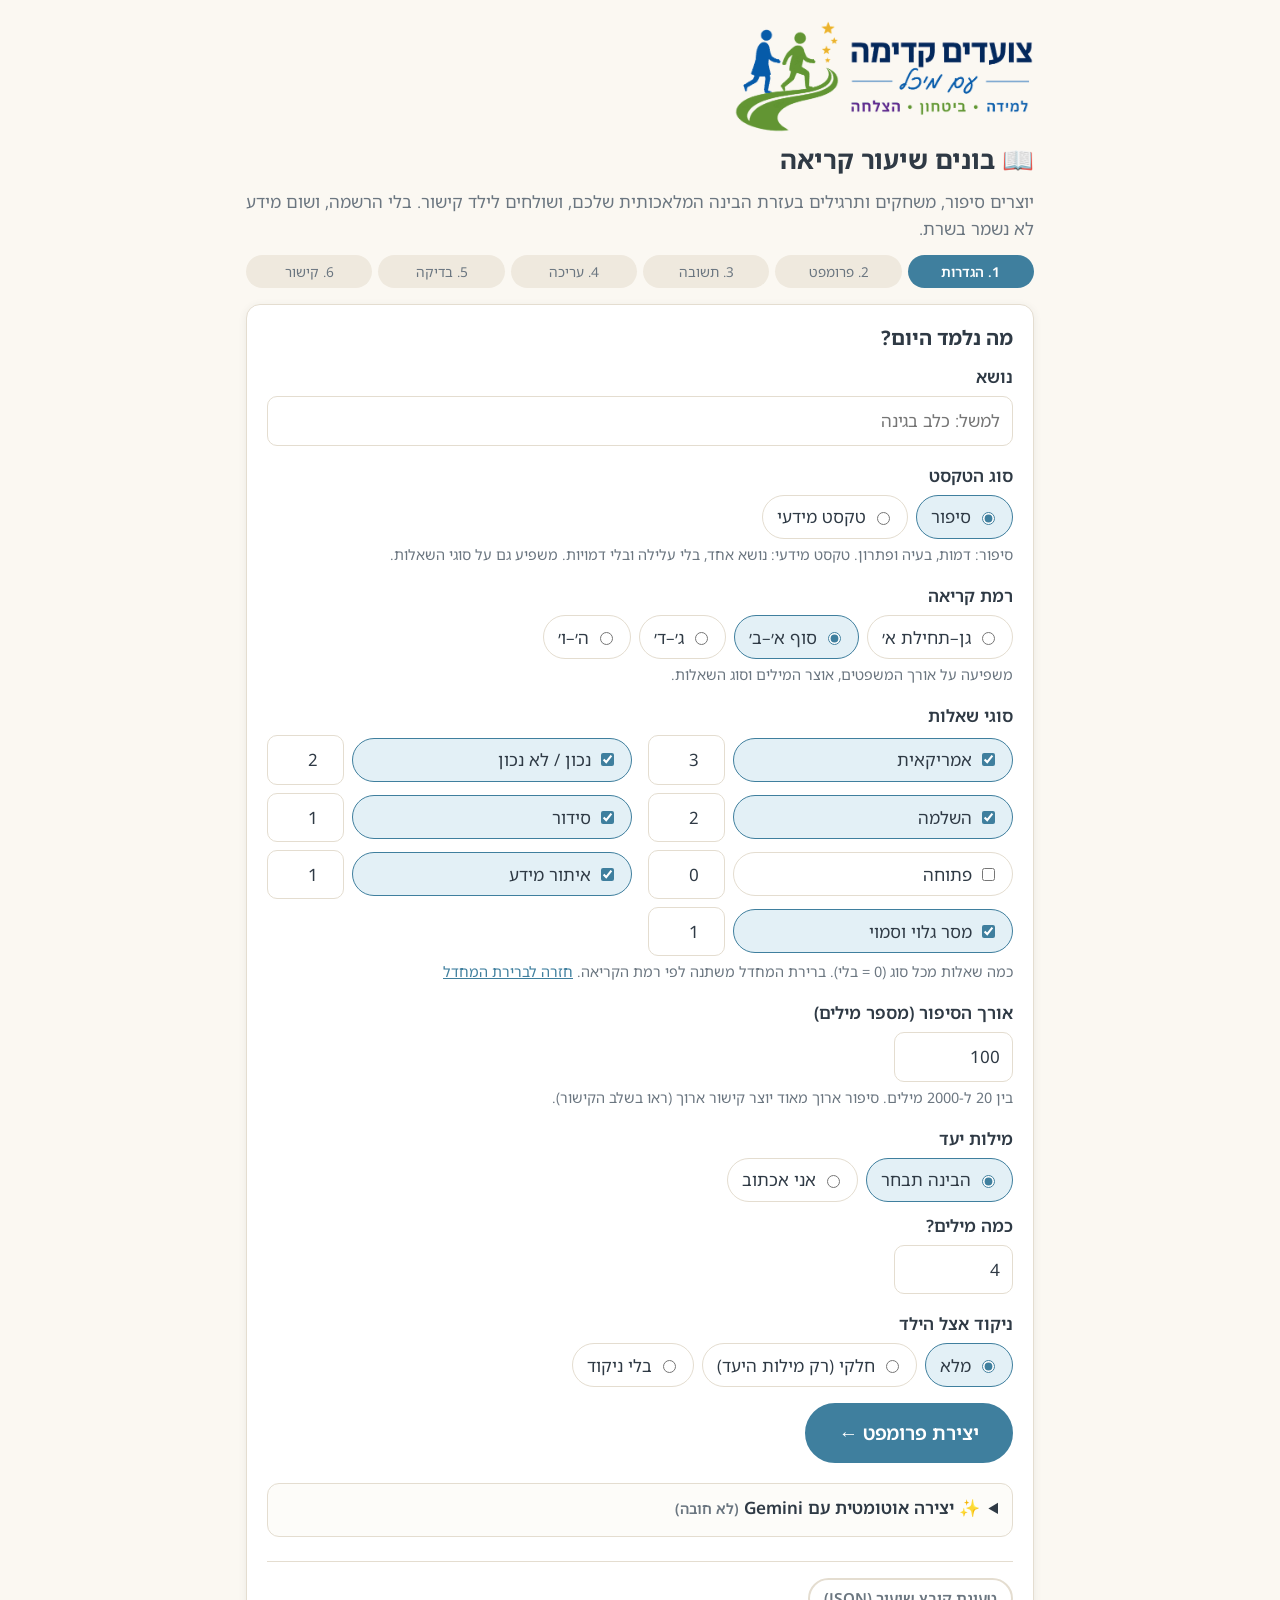
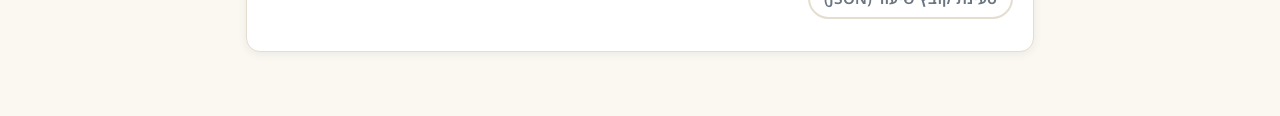
==== commit 8e5b4bb5: "Text quality round 2: prompt rules, abbreviation and fill checks, model tip - Prompts: the character" ====
--- a/index.html
+++ b/index.html
@@ -8,7 +8,7 @@
   <link rel="preconnect" href="https://fonts.googleapis.com">
   <link rel="preconnect" href="https://fonts.gstatic.com" crossorigin>
   <link rel="stylesheet" href="https://fonts.googleapis.com/css2?family=Noto+Sans+Hebrew:wght@400;600;700&display=swap">
-  <link rel="stylesheet" href="css/style.css?v=21">
+  <link rel="stylesheet" href="css/style.css?v=25">
 </head>
 <body>
   <div class="wrap" id="wrap">
@@ -34,6 +34,7 @@
         <button type="button" class="btn small quiet" id="autoFlowClose">הסתרה</button>
       </div>
       <ol class="auto-stages" id="autoStages" aria-live="polite"></ol>
+      <div class="auto-plan" id="autoPlan" hidden></div>
       <div class="msgs" id="autoFlowMsgs"></div>
     </section>
 
@@ -103,6 +104,10 @@
           <button type="button" class="btn primary big" id="autoCreate" hidden>✨ צור שיעור</button>
           <button type="submit" class="btn primary big" id="makePrompt">יצירת פרומפט ←</button>
         </div>
+        <label class="choice fast-mode" id="fastModeBox" hidden>
+          <input type="checkbox" id="fastMode"> מצב מהיר
+          <span class="muted small">(הרעיון הראשון והמתווה מאושרים אוטומטית)</span>
+        </label>
         <p class="muted small" id="autoCreateHint" style="margin-top:8px" hidden>
           "צור שיעור" כותב את השיעור עם Gemini, בודק אותו ומכין את הניקוד. "יצירת פרומפט" מתאים להעתקה לכל צ׳אט (גם ChatGPT).
         </p>
@@ -140,6 +145,7 @@
       <div class="row" style="margin-bottom:12px">
         <button type="button" class="btn primary big" id="copyPrompt">📋 העתק</button>
       </div>
+      <div class="msg info model-tip" id="modelTip"><strong>לתוצאה הטובה ביותר, בחרו בצ׳אט את המודל החזק ביותר שיש לכם (למשל Pro ב-Gemini), ולא מצב מהיר או בחירה אוטומטית.</strong></div>
       <p class="muted small">העתיקו את התשובה בכפתור ההעתקה שמעל בלוק הקוד. אם הבינה יצרה קובץ, אפשר לטעון אותו בכפתור טעינת קובץ.</p>
       <details>
         <summary class="muted small" style="cursor:pointer;margin-bottom:8px">הצגת הפרומפט</summary>
@@ -191,6 +197,10 @@
           <div class="card">
             <h2>כך הילד יראה</h2>
             <div class="msgs" id="checkMsgs"></div>
+            <details class="plan-view" id="planView" hidden>
+              <summary>📝 התכנון של הבינה (לא נשמר בשיעור)</summary>
+              <div id="planViewBody"></div>
+            </details>
             <div class="preview" id="preview"></div>
             <div class="row" style="margin-top:16px">
               <button type="button" class="btn quiet" data-go="3">→ חזרה</button>
@@ -269,6 +279,22 @@
         </div>
         <div class="msgs" id="nikudMsgs"></div>
         <div class="msgs" id="secondMsgs"></div>
+        <details class="second-manual" id="secondManual">
+          <summary class="small" style="cursor:pointer">🔁 בדיקה כפולה של הניקוד בכל צ׳אט (בלי מפתח)</summary>
+          <p class="small" style="margin:8px 0">בינה נוספת מנקדת את אותו טקסט, והמילים שהיא קוראת אחרת מדיקטה מסומנות בתצוגה המקדימה. מתאים כשאין מפתח של Gemini, כשנגמרה המכסה, או כשעובדים בהעתק-הדבק. עושים את זה אחרי הניקוד בדיקטה.</p>
+          <ol class="small check-steps">
+            <li><button type="button" class="btn small" id="copySecondPrompt">📋 העתק פרומפט לבדיקה כפולה</button></li>
+            <li>הדביקו אותו בצ׳אט של בינה (Gemini, ChatGPT ואחרים) ושלחו.</li>
+            <li>העתיקו את כל התשובה והדביקו כאן:</li>
+          </ol>
+          <div class="field">
+            <textarea id="secondResponse" rows="6" lang="he" class="code" placeholder="```&#10;השורות המנוקדות&#10;```"></textarea>
+          </div>
+          <div class="row" style="margin-bottom:8px">
+            <button type="button" class="btn" id="compareSecond">השוואה</button>
+          </div>
+          <div class="msgs" id="secondManualMsgs"></div>
+        </details>
         <div id="nikudList"></div>
       </div>
 
@@ -313,17 +339,18 @@
   <!-- Filled by the print button; only the print stylesheet shows it. -->
   <div id="printArea"></div>
 
-  <script src="js/lz-string.min.js?v=21"></script>
-  <script src="js/hebrew.js?v=21"></script>
-  <script src="js/util.js?v=21"></script>
-  <script src="js/lesson.js?v=21"></script>
-  <script src="js/render.js?v=21"></script>
-  <script src="js/levels.js?v=21"></script>
-  <script src="js/prompt.js?v=21"></script>
-  <script src="js/review.js?v=21"></script>
-  <script src="js/print.js?v=21"></script>
-  <script src="js/dicta.js?v=21"></script>
-  <script src="js/gemini.js?v=21"></script>
-  <script src="js/builder.js?v=21"></script>
+  <script src="js/lz-string.min.js?v=25"></script>
+  <script src="js/hebrew.js?v=25"></script>
+  <script src="js/util.js?v=25"></script>
+  <script src="js/lesson.js?v=25"></script>
+  <script src="js/render.js?v=25"></script>
+  <script src="js/levels.js?v=25"></script>
+  <script src="js/examples.js?v=25"></script>
+  <script src="js/prompt.js?v=25"></script>
+  <script src="js/review.js?v=25"></script>
+  <script src="js/print.js?v=25"></script>
+  <script src="js/dicta.js?v=25"></script>
+  <script src="js/gemini.js?v=25"></script>
+  <script src="js/builder.js?v=25"></script>
 </body>
 </html>
--- a/css/style.css
+++ b/css/style.css
@@ -134,9 +134,10 @@
 .choice input { accent-color: var(--primary); }
 
 /* Question types (settings) */
-.ex-types { display: grid; grid-template-columns: repeat(auto-fill, minmax(230px, 1fr)); gap: 8px 16px; }
+/* Every type on one line, all the same size (the longest label, "מסר גלוי וסמוי", included) */
+.ex-types { display: grid; grid-template-columns: repeat(auto-fill, minmax(260px, 1fr)); gap: 8px 16px; }
 .ex-type { display: flex; align-items: center; justify-content: space-between; gap: 8px; }
-.ex-type .choice { flex: 1 1 auto; }
+.ex-type .choice { flex: 1 1 auto; white-space: nowrap; }
 .ex-type input[type="number"] { width: 4.5em; text-align: center; }
 .link-btn { border: none; background: none; padding: 0; color: var(--primary); text-decoration: underline; cursor: pointer; font-size: inherit; }
 
@@ -568,6 +569,7 @@
 .second-bar { display: flex; flex-wrap: wrap; align-items: center; gap: 8px; }
 .second-bar strong { margin-inline-end: auto; }
 .second-status { margin: 10px 0; }
+.second-manual { margin: 10px 0; padding: 10px 12px; border: 1px solid var(--line); border-radius: var(--radius); }
 .nikud-dialog {
   border: 1px solid var(--line); border-radius: 14px; padding: 18px;
   width: min(440px, calc(100vw - 32px)); background: #fff; color: inherit;
@@ -708,3 +710,30 @@
 .print-sheet .p-answers li { margin: 2mm 0; }
 .print-sheet .p-order-key { list-style: none; margin: 1mm 0 0; padding: 0; }
 .print-sheet .p-key { display: inline-block; min-width: 7mm; padding: 0 1.5mm; margin-inline-end: 3mm; border: 1.5px solid #000; text-align: center; font-weight: 700; }
+
+/* Automatic flow: the idea cards and the outline (the teacher's turns) */
+.auto-plan { margin-top: 16px; border-top: 1px solid var(--line); padding-top: 12px; }
+.auto-plan h3 { margin: 0 0 10px; }
+.idea-cards { display: grid; grid-template-columns: repeat(auto-fit, minmax(220px, 1fr)); gap: 12px; margin-bottom: 12px; }
+.idea-card { border: 1.5px solid var(--line); border-radius: 12px; padding: 12px 14px; background: #fdfcf9; display: flex; flex-direction: column; }
+.idea-card h4 { margin: 0 0 8px; color: var(--primary); }
+.idea-card p { margin: 0 0 6px; }
+.idea-card .row { margin-top: auto; padding-top: 8px; }
+.idea-words { margin: 4px 0 0; padding-inline-start: 18px; font-size: 0.9rem; color: var(--muted); }
+.own-idea { margin-top: 12px; }
+.fast-mode { margin-top: 10px; }
+.model-tip { margin-bottom: 12px; }
+.plan-view .chosen { font-weight: 600; }
+.own-idea label, .plan-field > span { display: block; font-weight: 600; margin-bottom: 4px; }
+.plan-field { display: block; margin-bottom: 10px; }
+.plan-scenes { list-style: none; padding: 0; margin: 0 0 10px; display: grid; gap: 10px; }
+.plan-scene { border: 1px solid var(--line); border-radius: 12px; padding: 10px 12px; background: #fdfcf9; }
+.plan-row { display: flex; gap: 10px; align-items: flex-end; }
+.plan-row .plan-field:first-child { flex: 1 1 auto; }
+.plan-words { display: flex; flex-wrap: wrap; gap: 8px; }
+.plan-word { display: inline-flex; gap: 4px; }
+.plan-word input { width: 9em; }
+.plan-word input.emoji-in { width: 3.4em; text-align: center; }
+.plan-view { margin-bottom: 12px; border: 1px solid var(--line); border-radius: 12px; padding: 8px 12px; background: #fdfcf9; }
+.plan-view summary { cursor: pointer; font-weight: 600; }
+.plan-view ol { margin: 6px 0 0; padding-inline-start: 22px; }
